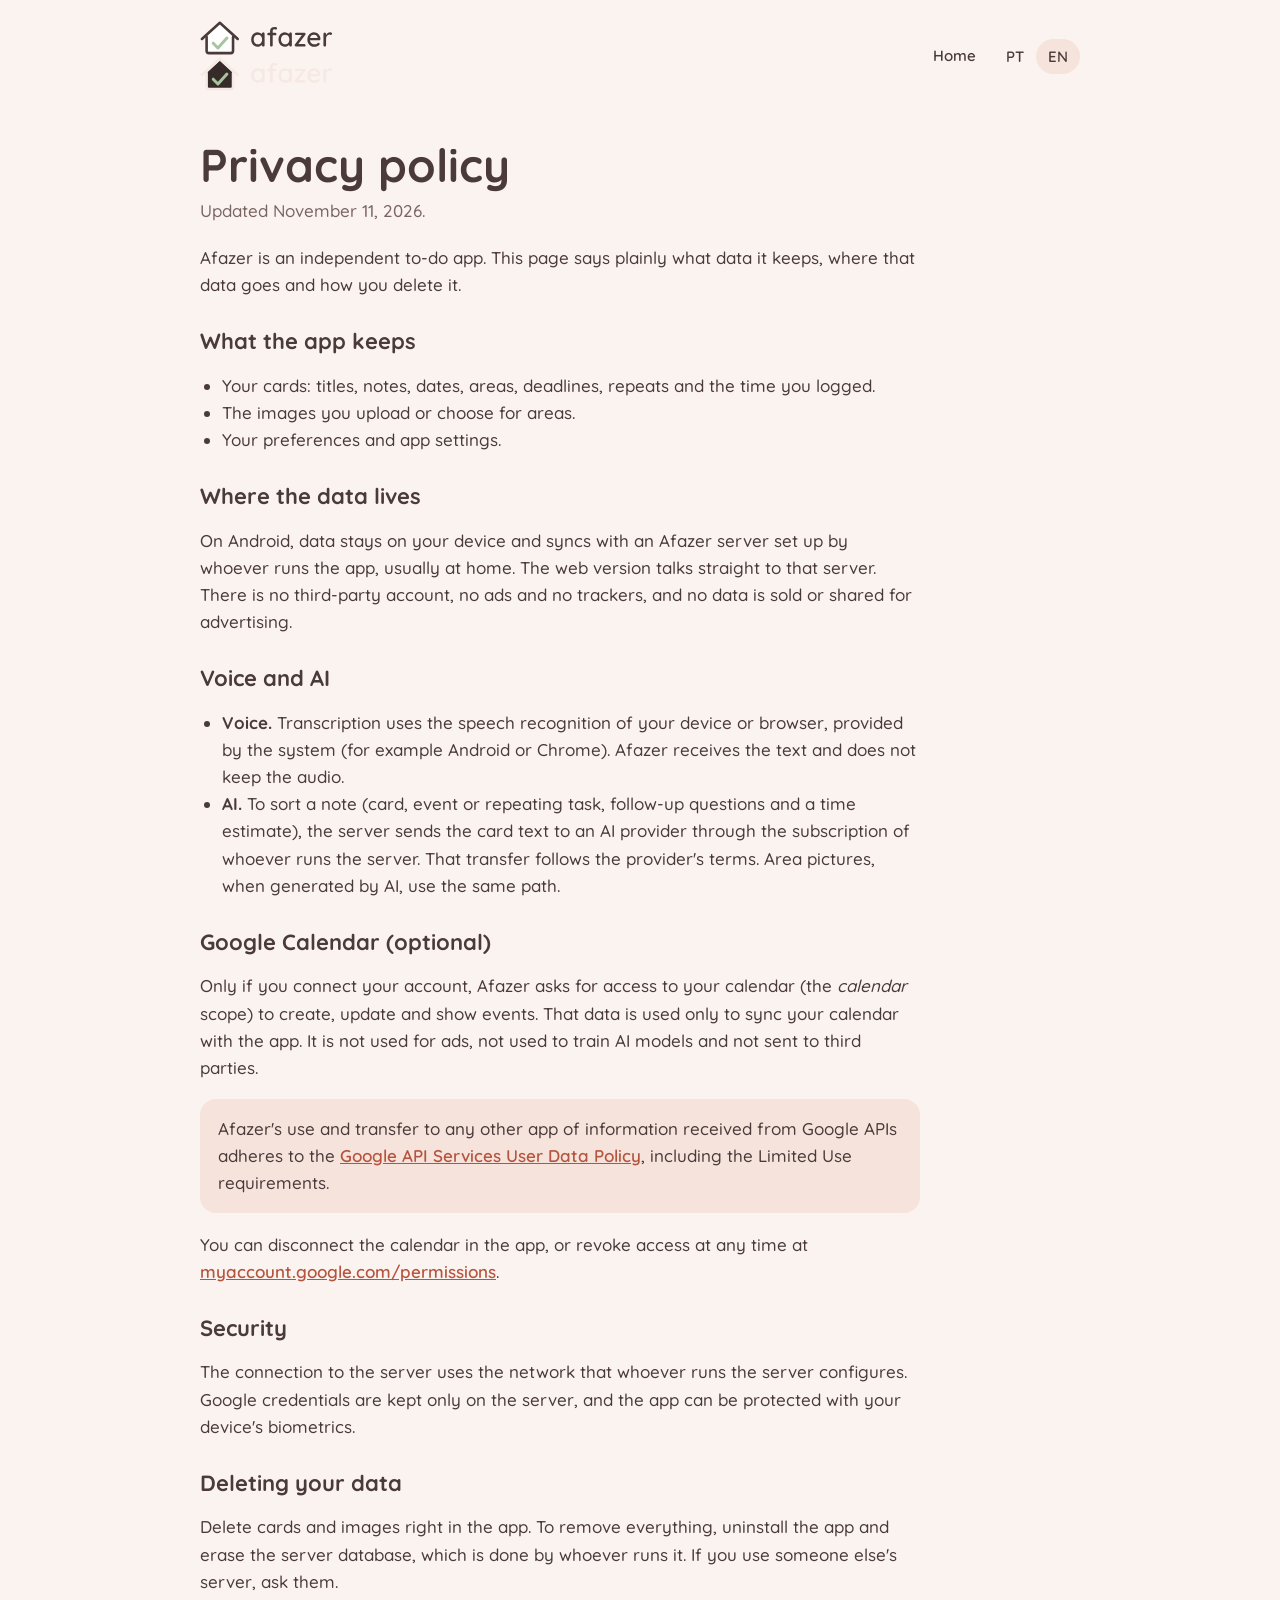
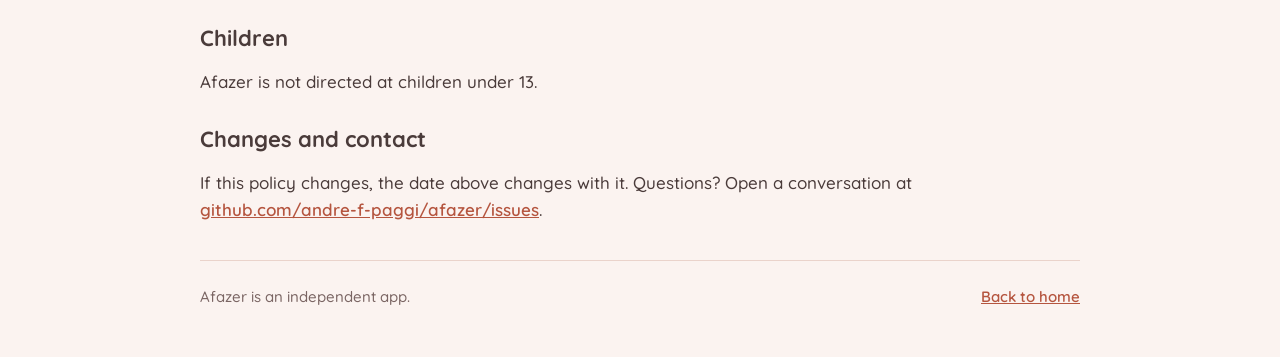
==== privacy.html @ 10be7fbc "feat: add Afazer home and privacy pages" ====
<!doctype html>
<html lang="pt-BR" data-lang="pt">
<head>
<meta charset="utf-8">
<meta name="viewport" content="width=device-width,initial-scale=1">
<title>Afazer: Política de privacidade</title>
<meta name="description" content="Como o Afazer trata os seus dados: o que fica no aparelho, o que vai ao servidor, o que passa pela IA e pelo Google Agenda.">
<link rel="icon" href="assets/favicon.svg" type="image/svg+xml">
<link rel="stylesheet" href="https://fonts.googleapis.com/css2?family=Quicksand:wght@500;600;700&display=swap">
<link rel="stylesheet" href="assets/site.css">
</head>
<body>
<div class="wrap">
  <header class="top">
    <a href="./" aria-label="Afazer"><img class="logo-light" src="assets/afazer-lockup.svg" alt="Afazer"><img class="logo-dark" src="assets/afazer-lockup-dark.svg" alt=""></a>
    <nav>
      <a href="./"><span lang-block="pt">Início</span><span lang-block="en">Home</span></a>
      <span class="lang"><button type="button" data-set="pt" aria-pressed="true">PT</button><button type="button" data-set="en" aria-pressed="false">EN</button></span>
    </nav>
  </header>

  <article class="doc" lang-block="pt">
    <h1>Política de privacidade</h1>
    <p class="when">Atualizada em 11 de novembro de 2026.</p>
    <p>O Afazer é um app de tarefas independente. Esta página explica, sem rodeios, que dados ele guarda, para onde eles vão e como você apaga.</p>

    <h2>O que o app guarda</h2>
    <ul>
      <li>Os seus cartões: títulos, notas, datas, áreas, prazos, repetições e o tempo que você registrou.</li>
      <li>As imagens que você enviar ou escolher para as áreas.</li>
      <li>As suas preferências e as configurações do app.</li>
    </ul>

    <h2>Onde ficam os dados</h2>
    <p>No Android, os dados ficam no seu aparelho e são sincronizados com um servidor do próprio Afazer, configurado por quem usa o app, geralmente em casa. A versão web fala direto com esse servidor. Não há conta em serviço de terceiros, anúncios nem rastreadores, e nenhum dado é vendido ou compartilhado para publicidade.</p>

    <h2>Voz e IA</h2>
    <ul>
      <li><strong>Voz.</strong> A transcrição usa o reconhecimento de fala do seu aparelho ou navegador, que é fornecido pelo sistema (por exemplo, o Android ou o Chrome). O Afazer recebe o texto e não guarda o áudio.</li>
      <li><strong>IA.</strong> Para organizar uma anotação (separar em cartão, evento ou tarefa recorrente, fazer perguntas e estimar tempo), o servidor envia o texto do cartão a um provedor de IA por meio da assinatura de quem opera o servidor. Esse envio segue os termos do provedor. As imagens de áreas, quando geradas por IA, usam o mesmo caminho.</li>
    </ul>

    <h2>Google Agenda (opcional)</h2>
    <p>Só se você conectar a sua conta, o Afazer pede acesso à sua agenda (escopo <em>calendar</em>) para criar, atualizar e mostrar eventos. Esses dados são usados apenas para sincronizar a sua agenda com o app e não são usados para anúncios, nem para treinar modelos de IA, nem enviados a terceiros.</p>
    <div class="box">O uso e a transferência, para qualquer outro app, das informações recebidas das APIs do Google seguem a <a href="https://developers.google.com/terms/api-services-user-data-policy">Política de Dados do Usuário dos Serviços de API do Google</a>, incluindo os requisitos de Uso Limitado.</div>
    <p>Você pode desconectar a agenda no app ou revogar o acesso a qualquer momento em <a href="https://myaccount.google.com/permissions">myaccount.google.com/permissions</a>.</p>

    <h2>Segurança</h2>
    <p>A conexão com o servidor usa a rede que quem opera o servidor configurar. As credenciais do Google ficam guardadas apenas no servidor, e o app pode ser protegido pela biometria do aparelho.</p>

    <h2>Apagar os seus dados</h2>
    <p>Apague cartões e imagens direto no app. Para remover tudo, desinstale o app e apague o banco de dados do servidor, o que é feito por quem o opera. Se você usa o servidor de outra pessoa, peça a ela.</p>

    <h2>Crianças</h2>
    <p>O Afazer não é direcionado a menores de 13 anos.</p>

    <h2>Mudanças e contato</h2>
    <p>Se esta política mudar, a data acima muda junto. Dúvidas? Abra uma conversa em <a href="https://github.com/andre-f-paggi/afazer/issues">github.com/andre-f-paggi/afazer/issues</a>.</p>
  </article>

  <article class="doc" lang-block="en">
    <h1>Privacy policy</h1>
    <p class="when">Updated November 11, 2026.</p>
    <p>Afazer is an independent to-do app. This page says plainly what data it keeps, where that data goes and how you delete it.</p>

    <h2>What the app keeps</h2>
    <ul>
      <li>Your cards: titles, notes, dates, areas, deadlines, repeats and the time you logged.</li>
      <li>The images you upload or choose for areas.</li>
      <li>Your preferences and app settings.</li>
    </ul>

    <h2>Where the data lives</h2>
    <p>On Android, data stays on your device and syncs with an Afazer server set up by whoever runs the app, usually at home. The web version talks straight to that server. There is no third-party account, no ads and no trackers, and no data is sold or shared for advertising.</p>

    <h2>Voice and AI</h2>
    <ul>
      <li><strong>Voice.</strong> Transcription uses the speech recognition of your device or browser, provided by the system (for example Android or Chrome). Afazer receives the text and does not keep the audio.</li>
      <li><strong>AI.</strong> To sort a note (card, event or repeating task, follow-up questions and a time estimate), the server sends the card text to an AI provider through the subscription of whoever runs the server. That transfer follows the provider's terms. Area pictures, when generated by AI, use the same path.</li>
    </ul>

    <h2>Google Calendar (optional)</h2>
    <p>Only if you connect your account, Afazer asks for access to your calendar (the <em>calendar</em> scope) to create, update and show events. That data is used only to sync your calendar with the app. It is not used for ads, not used to train AI models and not sent to third parties.</p>
    <div class="box">Afazer's use and transfer to any other app of information received from Google APIs adheres to the <a href="https://developers.google.com/terms/api-services-user-data-policy">Google API Services User Data Policy</a>, including the Limited Use requirements.</div>
    <p>You can disconnect the calendar in the app, or revoke access at any time at <a href="https://myaccount.google.com/permissions">myaccount.google.com/permissions</a>.</p>

    <h2>Security</h2>
    <p>The connection to the server uses the network that whoever runs the server configures. Google credentials are kept only on the server, and the app can be protected with your device's biometrics.</p>

    <h2>Deleting your data</h2>
    <p>Delete cards and images right in the app. To remove everything, uninstall the app and erase the server database, which is done by whoever runs it. If you use someone else's server, ask them.</p>

    <h2>Children</h2>
    <p>Afazer is not directed at children under 13.</p>

    <h2>Changes and contact</h2>
    <p>If this policy changes, the date above changes with it. Questions? Open a conversation at <a href="https://github.com/andre-f-paggi/afazer/issues">github.com/andre-f-paggi/afazer/issues</a>.</p>
  </article>

  <footer>
    <span lang-block="pt">Afazer é um app independente.</span><span lang-block="en">Afazer is an independent app.</span>
    <a href="./"><span lang-block="pt">Voltar ao início</span><span lang-block="en">Back to home</span></a>
  </footer>
</div>
<script>
(function(){var h=document.documentElement,b=document.querySelectorAll('.lang button');
function set(l){h.setAttribute('data-lang',l);h.lang=l==='pt'?'pt-BR':'en';b.forEach(function(x){x.setAttribute('aria-pressed',String(x.dataset.set===l))});try{localStorage.setItem('lang',l)}catch(e){}}
var s=null;try{s=localStorage.getItem('lang')}catch(e){}
set(s||((navigator.language||'pt').toLowerCase().indexOf('pt')===0?'pt':'en'));
b.forEach(function(x){x.addEventListener('click',function(){set(x.dataset.set)})});})();
</script>
</body>
</html>
---- assets/site.css ----
:root{--bg:#FBF3F0;--surface:#FFFFFF;--soft:#F6E3DC;--ink:#4A3B3A;--muted:#7A6563;--accent:#E58F7B;--accent-strong:#B5553F;--sage:#A8C3A0;--butter:#F3D98B;--line:#EAD3CB;--lockup:url(lockup.svg);color-scheme:light}
@media (prefers-color-scheme:dark){:root{--bg:#2B2220;--surface:#362B29;--soft:#463835;--ink:#F6E9E4;--muted:#BFA9A4;--accent-strong:#E58F7B;--line:#4F403C;color-scheme:dark}}
*{box-sizing:border-box}
html{scroll-behavior:smooth}
body{margin:0;background:var(--bg);color:var(--ink);font:17px/1.6 'Quicksand','Nunito','Segoe UI',system-ui,sans-serif;font-weight:500}
.wrap{max-width:920px;margin:0 auto;padding:0 20px}
header.top{display:flex;align-items:center;justify-content:space-between;gap:12px;padding:20px 0}
header.top img{height:36px;width:auto;display:block}
.logo-dark{display:none}
@media (prefers-color-scheme:dark){.logo-light{display:none}.logo-dark{display:block}}
nav{display:flex;gap:6px;align-items:center;flex-wrap:wrap}
nav a,.lang button{color:var(--ink);text-decoration:none;font-weight:600;font-size:15px;padding:8px 12px;border-radius:999px;border:0;background:transparent;font-family:inherit;cursor:pointer}
nav a:hover,.lang button:hover{background:var(--soft)}
.lang button[aria-pressed="true"]{background:var(--soft)}
a:focus-visible,button:focus-visible{outline:3px solid var(--accent-strong);outline-offset:2px}
.hero{padding:40px 0 28px;display:grid;grid-template-columns:1.15fr .85fr;gap:32px;align-items:center}
.hero h1{font-size:clamp(38px,7vw,64px);line-height:1.05;margin:0 0 14px;font-weight:700;letter-spacing:-.01em}
.hero h1 em{font-style:normal;color:var(--accent-strong)}
.hero p{font-size:19px;color:var(--muted);margin:0 0 20px;max-width:34ch}
.badge{display:inline-block;background:var(--soft);padding:6px 14px;border-radius:999px;font-weight:700;font-size:14px}
.hero figure{margin:0;display:grid;place-items:center}
.hero figure img{width:min(100%,260px);border-radius:22%;box-shadow:0 14px 40px rgba(74,59,58,.18)}
.say{display:grid;grid-template-columns:repeat(3,1fr);gap:14px;padding:12px 0 36px}
.say div{background:var(--surface);border:1px solid var(--line);border-radius:18px;padding:18px 20px;font-weight:700;font-size:19px;line-height:1.3}
.say div:nth-child(1){border-top:5px solid var(--sage)}
.say div:nth-child(2){border-top:5px solid var(--accent)}
.say div:nth-child(3){border-top:5px solid var(--butter)}
h2{font-size:28px;margin:0 0 6px;line-height:1.2}
.sub{color:var(--muted);margin:0 0 22px}
.cards{display:grid;grid-template-columns:repeat(auto-fit,minmax(240px,1fr));gap:16px;padding-bottom:40px}
.card{background:var(--surface);border:1px solid var(--line);border-radius:18px;padding:20px}
.card h3{margin:0 0 6px;font-size:19px}
.card p{margin:0;color:var(--muted);font-size:16px}
.dot{display:inline-block;width:12px;height:12px;border-radius:50%;margin-right:8px;background:var(--sage)}
.card:nth-child(3n+2) .dot{background:var(--accent)}
.card:nth-child(3n) .dot{background:var(--butter)}
.quote{background:var(--soft);border-radius:22px;padding:28px;margin:8px 0 40px;font-size:22px;font-weight:700;line-height:1.35}
.quote small{display:block;font-weight:500;font-size:15px;color:var(--muted);margin-top:8px}
footer{border-top:1px solid var(--line);padding:24px 0 48px;color:var(--muted);font-size:15px;display:flex;gap:16px;flex-wrap:wrap;justify-content:space-between}
footer a{color:var(--accent-strong);font-weight:600}
.doc{padding:28px 0 20px;max-width:720px}
.doc h1{font-size:clamp(32px,6vw,46px);line-height:1.1;margin:0 0 6px}
.doc h2{font-size:22px;margin:30px 0 6px}
.doc p,.doc li{color:var(--ink)}
.doc ul{padding-left:22px}
.doc .when{color:var(--muted);margin:0 0 20px}
.doc a{color:var(--accent-strong);font-weight:600}
.doc .box{background:var(--soft);border-radius:16px;padding:16px 18px;margin:18px 0}
[lang-block]{display:none}
html[data-lang="pt"] [lang-block="pt"],html[data-lang="en"] [lang-block="en"]{display:block}
@media (max-width:720px){.hero{grid-template-columns:1fr}.hero figure{order:-1;justify-items:start}.hero figure img{width:128px}.say{grid-template-columns:1fr}}
@media (prefers-reduced-motion:reduce){html{scroll-behavior:auto}}
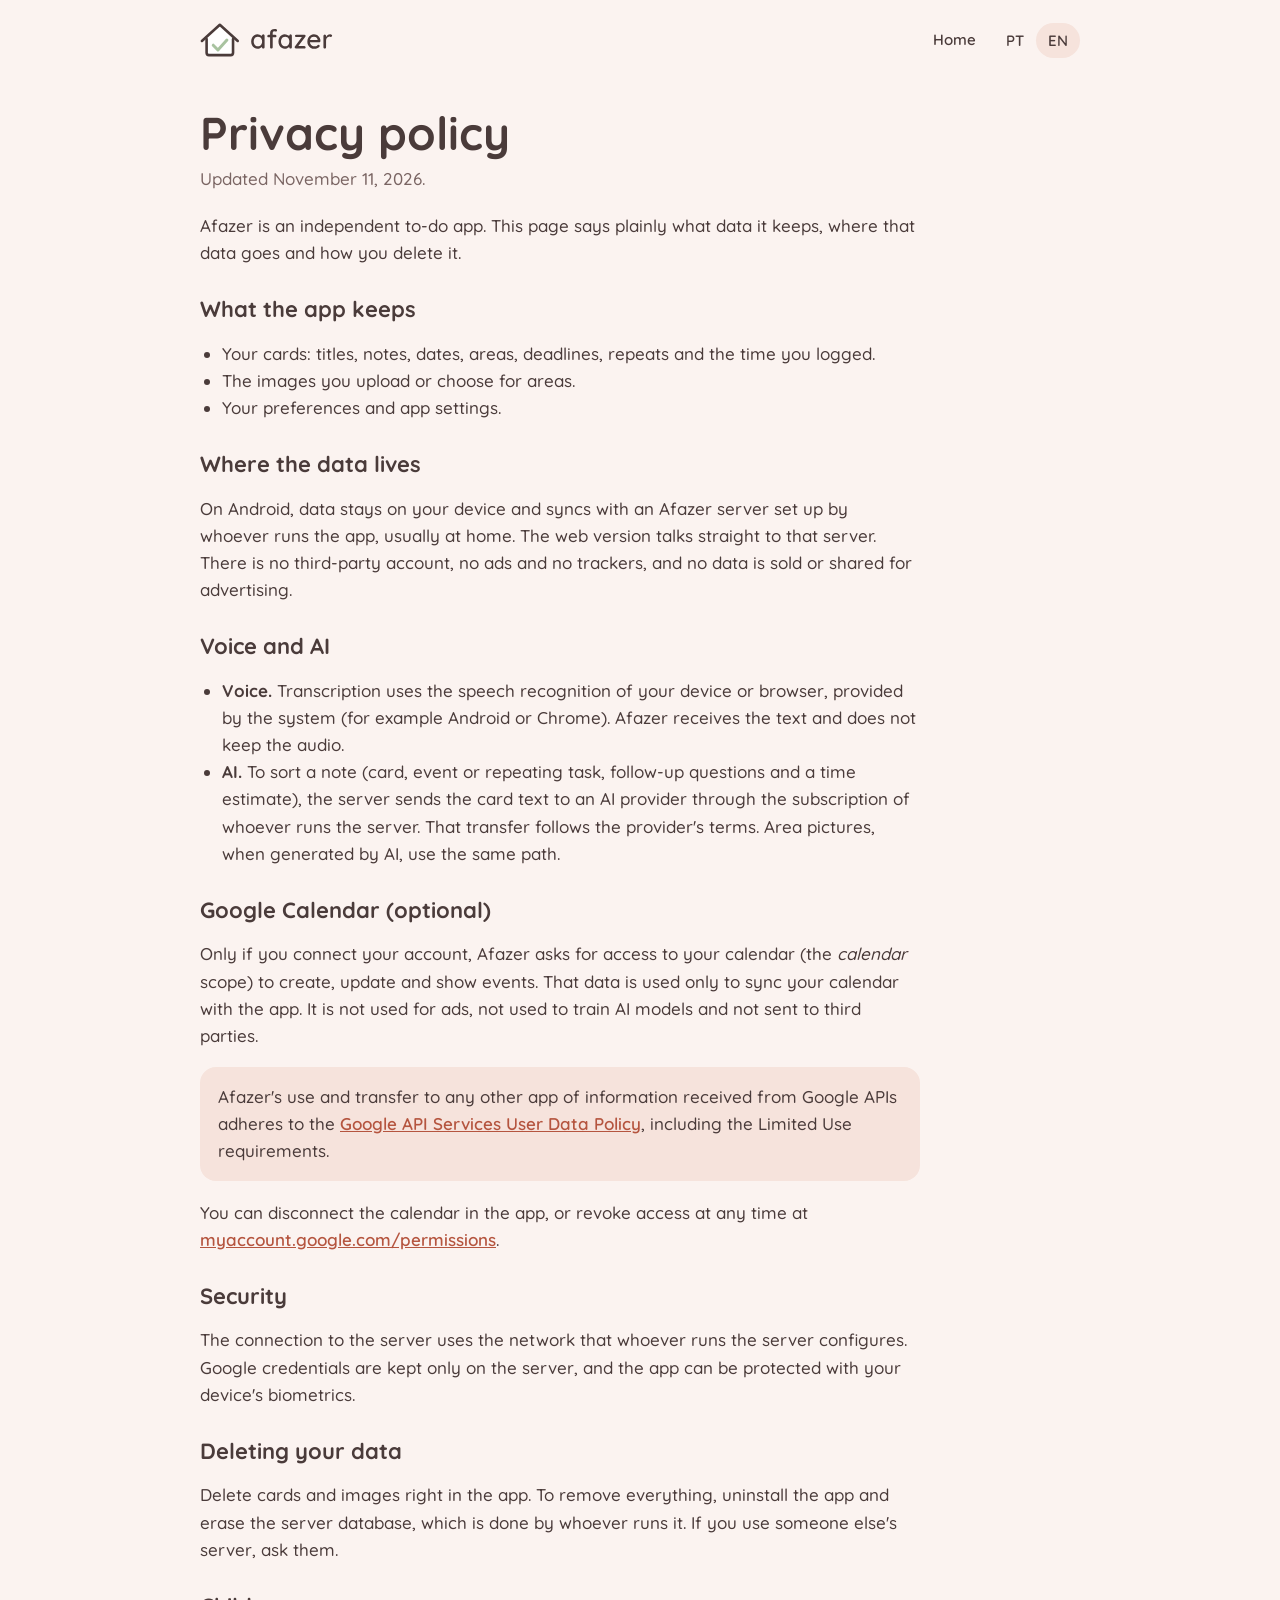
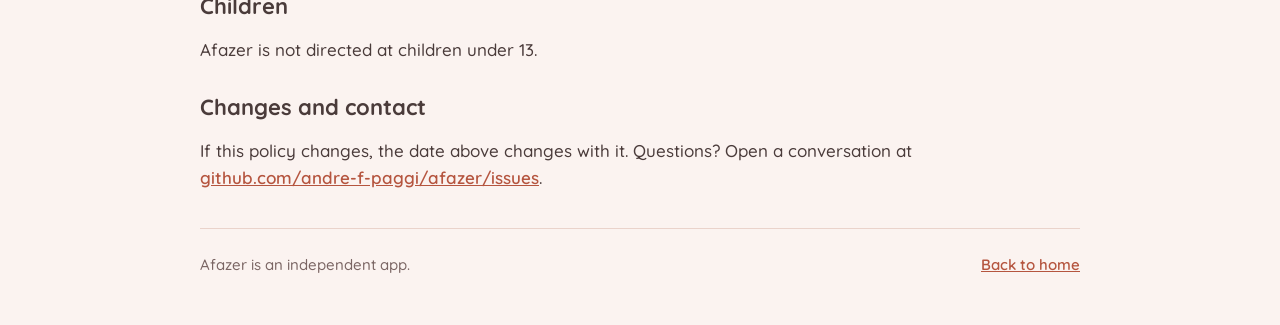
==== commit a7cb1911: "fix: use a picture element for the themed logo and version the stylesheet" ====
--- a/privacy.html
+++ b/privacy.html
@@ -7,12 +7,12 @@
 <meta name="description" content="Como o Afazer trata os seus dados: o que fica no aparelho, o que vai ao servidor, o que passa pela IA e pelo Google Agenda.">
 <link rel="icon" href="assets/favicon.svg" type="image/svg+xml">
 <link rel="stylesheet" href="https://fonts.googleapis.com/css2?family=Quicksand:wght@500;600;700&display=swap">
-<link rel="stylesheet" href="assets/site.css">
+<link rel="stylesheet" href="assets/site.css?v=3">
 </head>
 <body>
 <div class="wrap">
   <header class="top">
-    <a href="./" aria-label="Afazer"><img class="logo-light" src="assets/afazer-lockup.svg" alt="Afazer"><img class="logo-dark" src="assets/afazer-lockup-dark.svg" alt=""></a>
+    <a href="./" aria-label="Afazer"><picture><source srcset="assets/afazer-lockup-dark.svg" media="(prefers-color-scheme: dark)"><img src="assets/afazer-lockup.svg" alt="Afazer"></picture></a>
     <nav>
       <a href="./"><span lang-block="pt">Início</span><span lang-block="en">Home</span></a>
       <span class="lang"><button type="button" data-set="pt" aria-pressed="true">PT</button><button type="button" data-set="en" aria-pressed="false">EN</button></span>
--- a/assets/site.css
+++ b/assets/site.css
@@ -6,8 +6,6 @@
 .wrap{max-width:920px;margin:0 auto;padding:0 20px}
 header.top{display:flex;align-items:center;justify-content:space-between;gap:12px;padding:20px 0}
 header.top img{height:36px;width:auto;display:block}
-.logo-dark{display:none}
-@media (prefers-color-scheme:dark){.logo-light{display:none}.logo-dark{display:block}}
 nav{display:flex;gap:6px;align-items:center;flex-wrap:wrap}
 nav a,.lang button{color:var(--ink);text-decoration:none;font-weight:600;font-size:15px;padding:8px 12px;border-radius:999px;border:0;background:transparent;font-family:inherit;cursor:pointer}
 nav a:hover,.lang button:hover{background:var(--soft)}
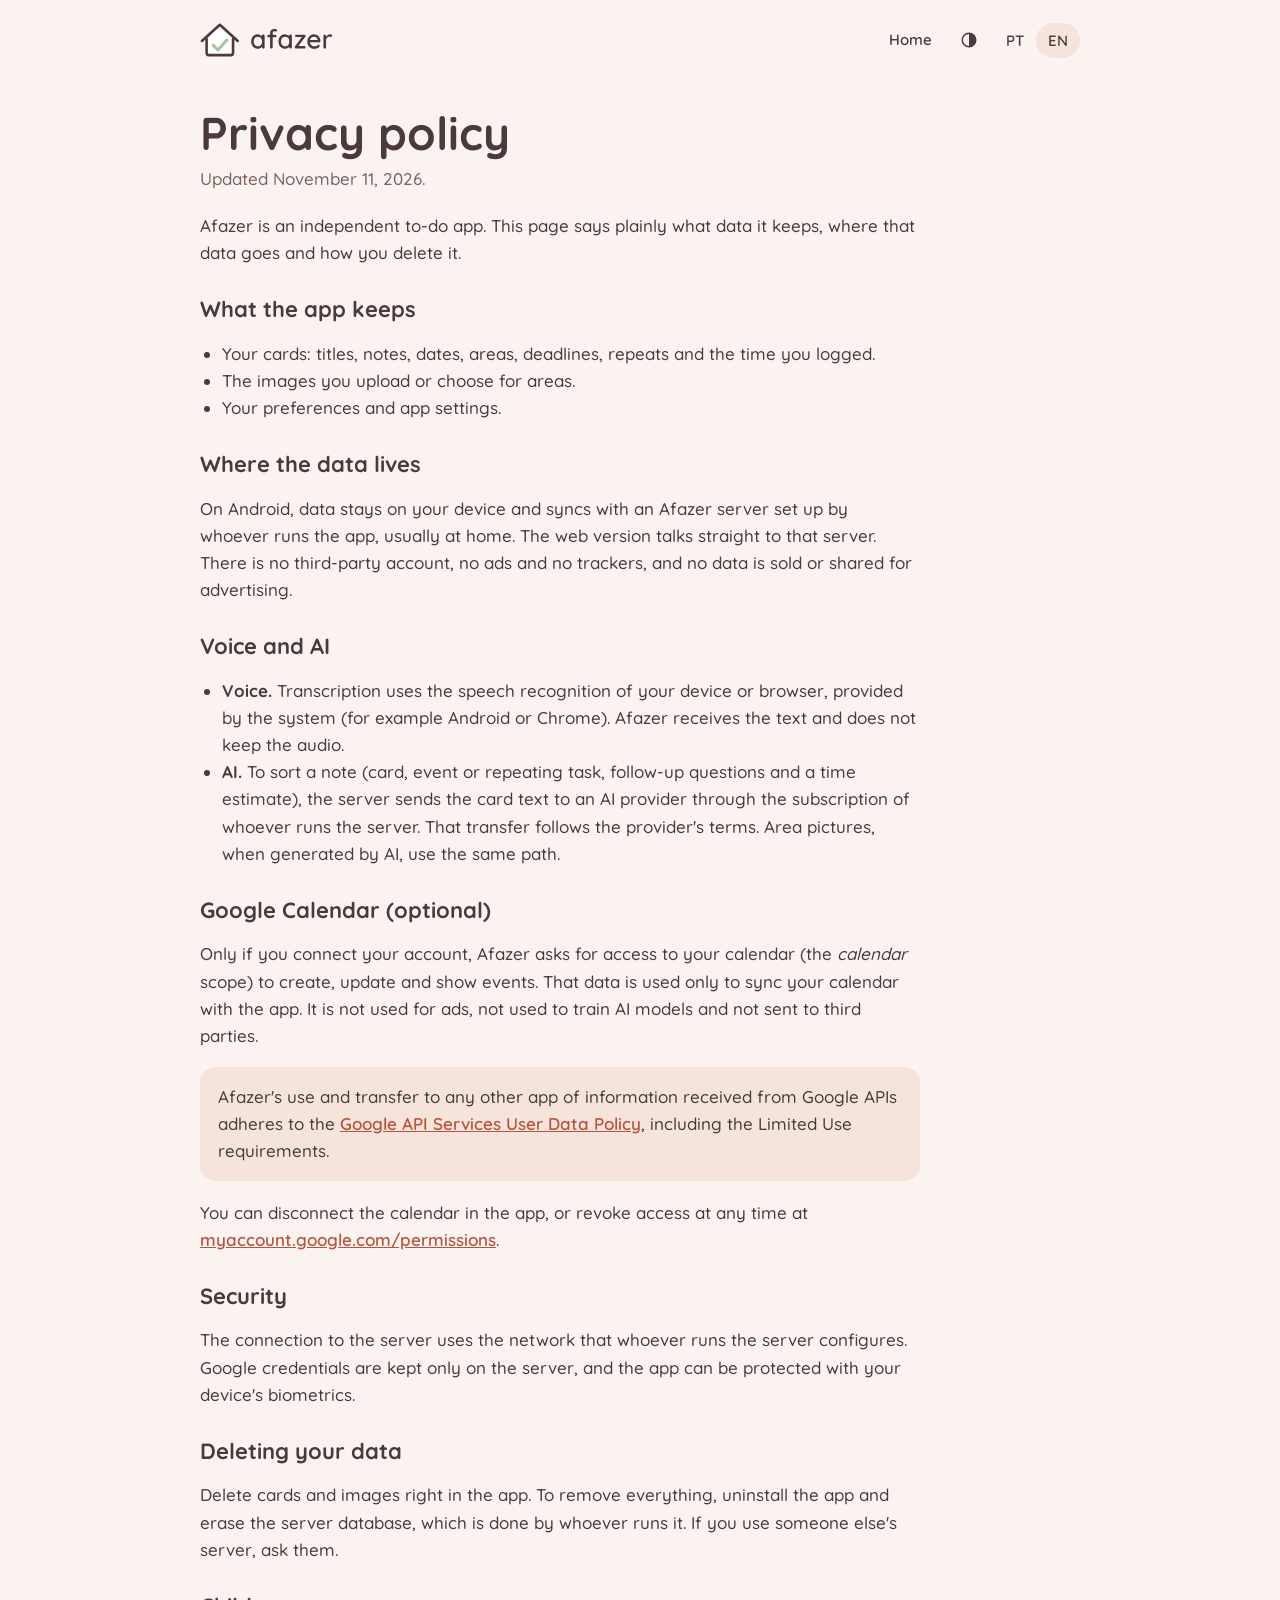
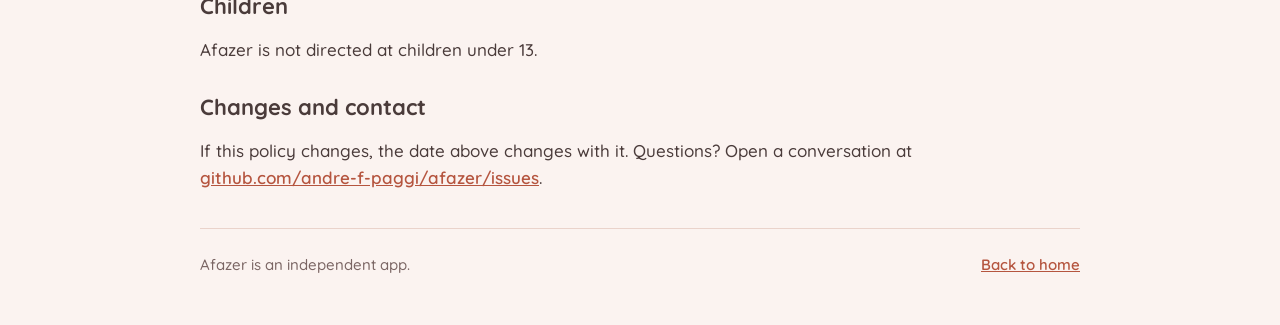
==== commit db67d5a8: "feat: add a light/dark theme toggle" ====
--- a/privacy.html
+++ b/privacy.html
@@ -7,7 +7,7 @@
 <meta name="description" content="Como o Afazer trata os seus dados: o que fica no aparelho, o que vai ao servidor, o que passa pela IA e pelo Google Agenda.">
 <link rel="icon" href="assets/favicon.svg" type="image/svg+xml">
 <link rel="stylesheet" href="https://fonts.googleapis.com/css2?family=Quicksand:wght@500;600;700&display=swap">
-<link rel="stylesheet" href="assets/site.css?v=3">
+<link rel="stylesheet" href="assets/site.css?v=4">
 </head>
 <body>
 <div class="wrap">
@@ -15,7 +15,7 @@
     <a href="./" aria-label="Afazer"><picture><source srcset="assets/afazer-lockup-dark.svg" media="(prefers-color-scheme: dark)"><img src="assets/afazer-lockup.svg" alt="Afazer"></picture></a>
     <nav>
       <a href="./"><span lang-block="pt">Início</span><span lang-block="en">Home</span></a>
-      <span class="lang"><button type="button" data-set="pt" aria-pressed="true">PT</button><button type="button" data-set="en" aria-pressed="false">EN</button></span>
+      <button type="button" class="theme" title="Tema / Theme" aria-label="Alternar tema claro/escuro / Toggle light/dark theme" aria-pressed="false"><svg width="18" height="18" viewBox="0 0 24 24" aria-hidden="true"><circle cx="12" cy="12" r="9" fill="none" stroke="currentColor" stroke-width="2"/><path d="M12 3a9 9 0 0 1 0 18z" fill="currentColor"/></svg></button><span class="lang"><button type="button" data-set="pt" aria-pressed="true">PT</button><button type="button" data-set="en" aria-pressed="false">EN</button></span>
     </nav>
   </header>
 
@@ -107,7 +107,16 @@
 function set(l){h.setAttribute('data-lang',l);h.lang=l==='pt'?'pt-BR':'en';b.forEach(function(x){x.setAttribute('aria-pressed',String(x.dataset.set===l))});try{localStorage.setItem('lang',l)}catch(e){}}
 var s=null;try{s=localStorage.getItem('lang')}catch(e){}
 set(s||((navigator.language||'pt').toLowerCase().indexOf('pt')===0?'pt':'en'));
-b.forEach(function(x){x.addEventListener('click',function(){set(x.dataset.set)})});})();
+b.forEach(function(x){x.addEventListener('click',function(){set(x.dataset.set)})});
+var tb=document.querySelector('.theme'),src=document.querySelector('picture source'),im=document.querySelector('picture img');
+var LG='assets/afazer-lockup.svg',DG='assets/afazer-lockup-dark.svg';
+function isDark(){var t=h.getAttribute('data-theme');return t?t==='dark':matchMedia('(prefers-color-scheme: dark)').matches}
+function sync(){var t=h.getAttribute('data-theme');if(t){src.media='not all';im.src=t==='dark'?DG:LG}tb.setAttribute('aria-pressed',String(isDark()))}
+var st=null;try{st=localStorage.getItem('theme')}catch(e){}
+if(st==='dark'||st==='light')h.setAttribute('data-theme',st);
+sync();
+tb.addEventListener('click',function(){var n=isDark()?'light':'dark';h.setAttribute('data-theme',n);try{localStorage.setItem('theme',n)}catch(e){}sync()});
+})();
 </script>
 </body>
 </html>
--- a/assets/site.css
+++ b/assets/site.css
@@ -1,5 +1,6 @@
 :root{--bg:#FBF3F0;--surface:#FFFFFF;--soft:#F6E3DC;--ink:#4A3B3A;--muted:#7A6563;--accent:#E58F7B;--accent-strong:#B5553F;--sage:#A8C3A0;--butter:#F3D98B;--line:#EAD3CB;--lockup:url(lockup.svg);color-scheme:light}
-@media (prefers-color-scheme:dark){:root{--bg:#2B2220;--surface:#362B29;--soft:#463835;--ink:#F6E9E4;--muted:#BFA9A4;--accent-strong:#E58F7B;--line:#4F403C;color-scheme:dark}}
+@media (prefers-color-scheme:dark){:root:not([data-theme="light"]){--bg:#2B2220;--surface:#362B29;--soft:#463835;--ink:#F6E9E4;--muted:#BFA9A4;--accent-strong:#E58F7B;--line:#4F403C;color-scheme:dark}}
+:root[data-theme="dark"]{--bg:#2B2220;--surface:#362B29;--soft:#463835;--ink:#F6E9E4;--muted:#BFA9A4;--accent-strong:#E58F7B;--line:#4F403C;color-scheme:dark}
 *{box-sizing:border-box}
 html{scroll-behavior:smooth}
 body{margin:0;background:var(--bg);color:var(--ink);font:17px/1.6 'Quicksand','Nunito','Segoe UI',system-ui,sans-serif;font-weight:500}
@@ -7,8 +8,9 @@
 header.top{display:flex;align-items:center;justify-content:space-between;gap:12px;padding:20px 0}
 header.top img{height:36px;width:auto;display:block}
 nav{display:flex;gap:6px;align-items:center;flex-wrap:wrap}
-nav a,.lang button{color:var(--ink);text-decoration:none;font-weight:600;font-size:15px;padding:8px 12px;border-radius:999px;border:0;background:transparent;font-family:inherit;cursor:pointer}
-nav a:hover,.lang button:hover{background:var(--soft)}
+.theme{display:inline-flex;align-items:center;justify-content:center;width:38px;height:38px;padding:0!important}
+nav a,.lang button,.theme{color:var(--ink);text-decoration:none;font-weight:600;font-size:15px;padding:8px 12px;border-radius:999px;border:0;background:transparent;font-family:inherit;cursor:pointer}
+nav a:hover,.lang button:hover,.theme:hover{background:var(--soft)}
 .lang button[aria-pressed="true"]{background:var(--soft)}
 a:focus-visible,button:focus-visible{outline:3px solid var(--accent-strong);outline-offset:2px}
 .hero{padding:40px 0 28px;display:grid;grid-template-columns:1.15fr .85fr;gap:32px;align-items:center}
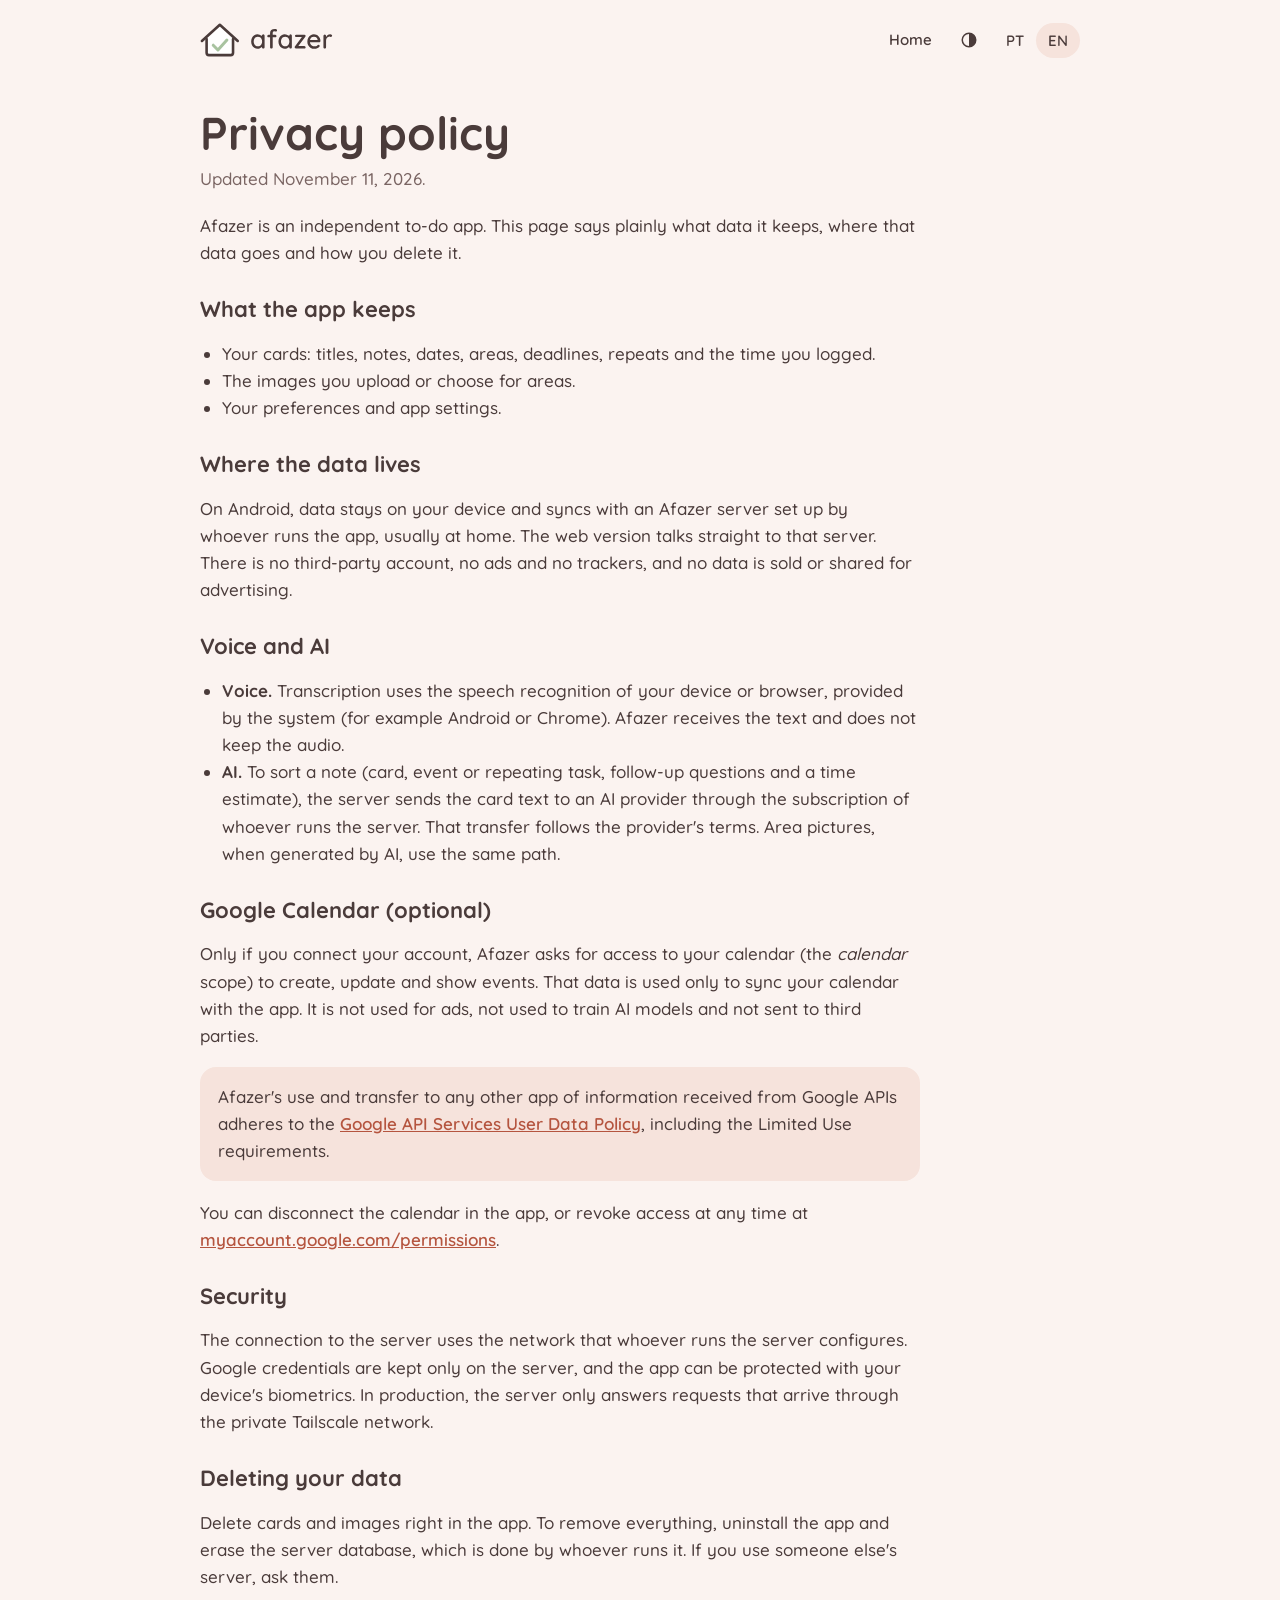
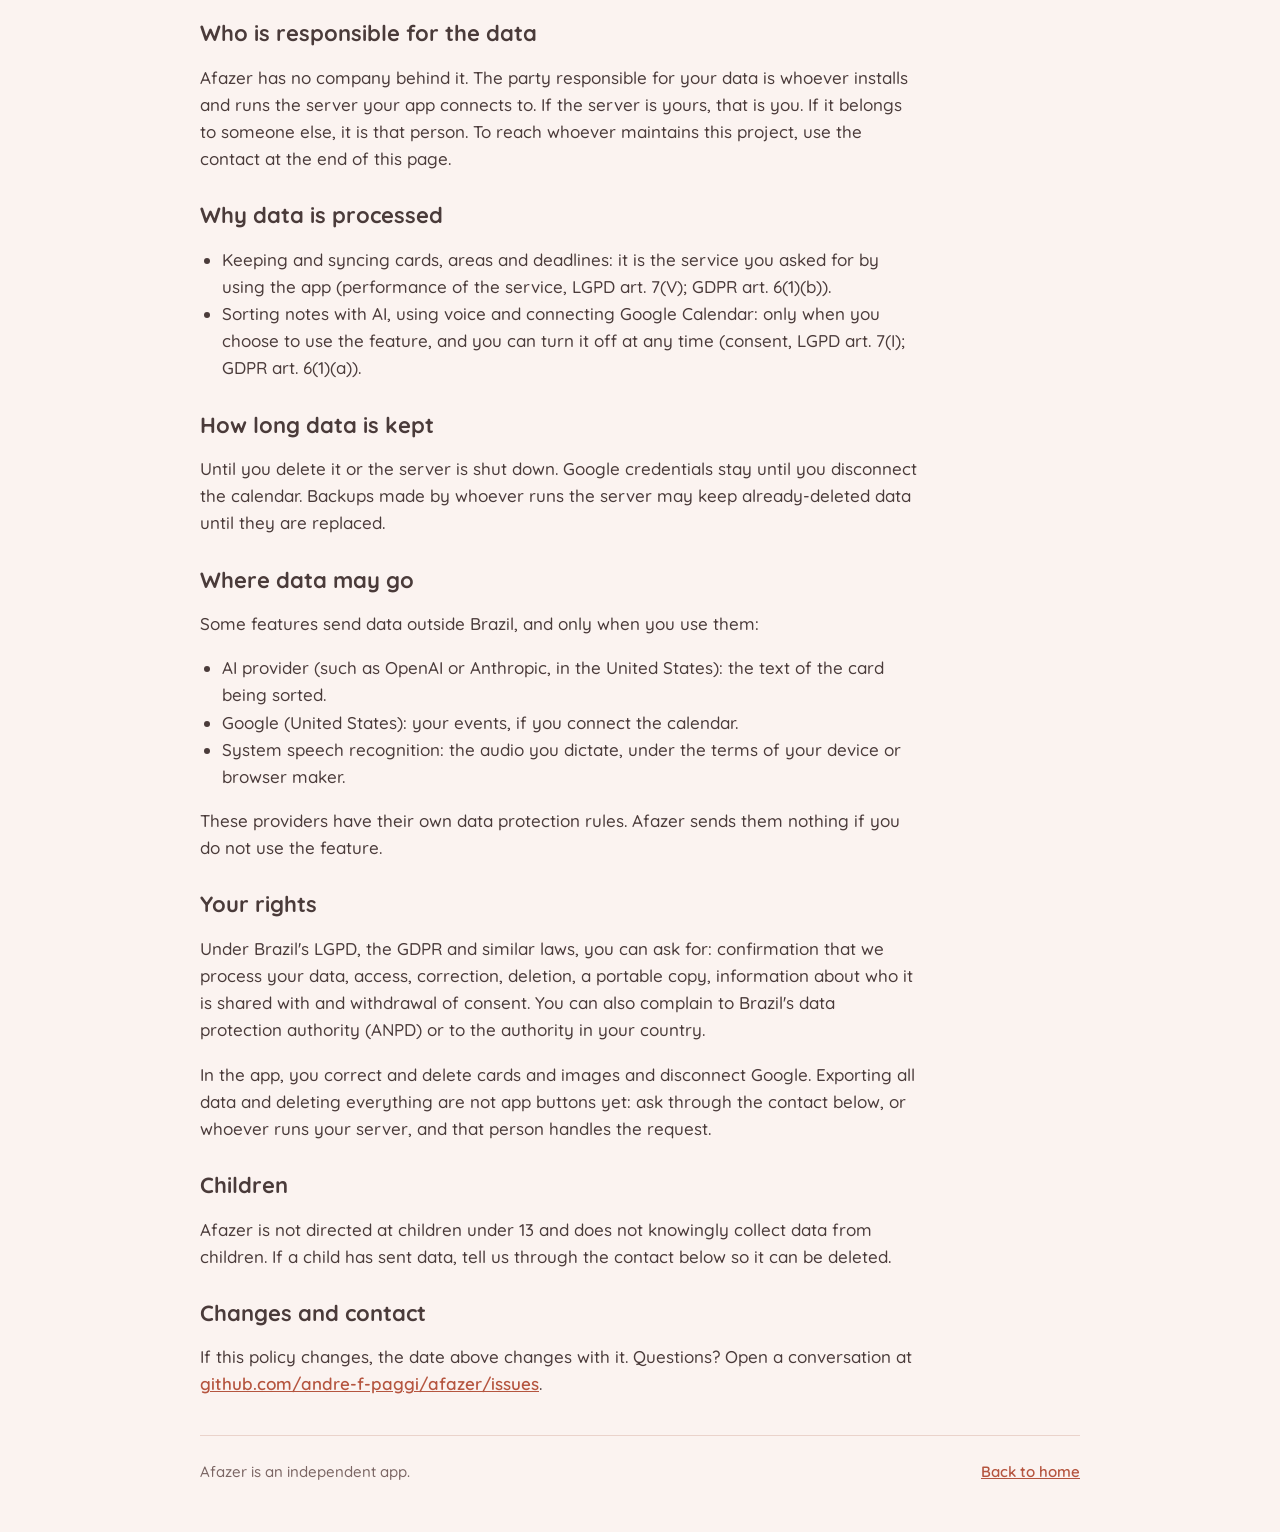
==== commit 05a5fa97: "docs: complete the privacy policy with controller, legal bases, retention, transfers and rights" ====
--- a/privacy.html
+++ b/privacy.html
@@ -7,7 +7,7 @@
 <meta name="description" content="Como o Afazer trata os seus dados: o que fica no aparelho, o que vai ao servidor, o que passa pela IA e pelo Google Agenda.">
 <link rel="icon" href="assets/favicon.svg" type="image/svg+xml">
 <link rel="stylesheet" href="https://fonts.googleapis.com/css2?family=Quicksand:wght@500;600;700&display=swap">
-<link rel="stylesheet" href="assets/site.css?v=4">
+<link rel="stylesheet" href="assets/site.css?v=5">
 </head>
 <body>
 <div class="wrap">
@@ -46,13 +46,38 @@
     <p>Você pode desconectar a agenda no app ou revogar o acesso a qualquer momento em <a href="https://myaccount.google.com/permissions">myaccount.google.com/permissions</a>.</p>
 
     <h2>Segurança</h2>
-    <p>A conexão com o servidor usa a rede que quem opera o servidor configurar. As credenciais do Google ficam guardadas apenas no servidor, e o app pode ser protegido pela biometria do aparelho.</p>
+    <p>A conexão com o servidor usa a rede que quem opera o servidor configurar. As credenciais do Google ficam guardadas apenas no servidor, e o app pode ser protegido pela biometria do aparelho. Em produção, o servidor só atende pedidos que chegam pela rede privada Tailscale.</p>
 
     <h2>Apagar os seus dados</h2>
     <p>Apague cartões e imagens direto no app. Para remover tudo, desinstale o app e apague o banco de dados do servidor, o que é feito por quem o opera. Se você usa o servidor de outra pessoa, peça a ela.</p>
 
+    <h2>Quem é o responsável pelos dados</h2>
+    <p>O Afazer não tem uma empresa por trás. O responsável pelos seus dados é quem instala e opera o servidor ao qual o seu app se conecta. Se o servidor é seu, o responsável é você. Se é de outra pessoa, é essa pessoa. Para falar com quem mantém este projeto, use o contato no fim desta página.</p>
+
+    <h2>Por que os dados são tratados</h2>
+    <ul>
+      <li>Guardar e sincronizar cartões, áreas e prazos: é o serviço que você pediu ao usar o app (execução do serviço, LGPD art. 7º, V; GDPR art. 6(1)(b)).</li>
+      <li>Organizar anotações com IA, usar voz e conectar o Google Agenda: só quando você escolhe usar o recurso, e você pode desligá-lo quando quiser (consentimento, LGPD art. 7º, I; GDPR art. 6(1)(a)).</li>
+    </ul>
+
+    <h2>Por quanto tempo os dados ficam</h2>
+    <p>Até você apagá-los ou até o servidor ser desativado. As credenciais do Google ficam até você desconectar a agenda. Cópias de segurança feitas por quem opera o servidor podem guardar dados já apagados até serem substituídas.</p>
+
+    <h2>Para onde os dados podem ir</h2>
+    <p>Alguns recursos enviam dados para fora do Brasil, e só quando você os usa:</p>
+    <ul>
+      <li>Provedor de IA (como a OpenAI ou a Anthropic, nos Estados Unidos): o texto do cartão a ser organizado.</li>
+      <li>Google (Estados Unidos): os seus eventos, se você conectar a agenda.</li>
+      <li>Reconhecimento de fala do sistema: o áudio que você dita, sob os termos do fabricante do aparelho ou do navegador.</li>
+    </ul>
+    <p>Esses provedores têm as próprias regras de proteção de dados. O Afazer não envia nada a eles se você não usar o recurso.</p>
+
+    <h2>Os seus direitos</h2>
+    <p>Pela LGPD, pelo GDPR e por leis parecidas, você pode pedir: confirmação de que tratamos os seus dados, acesso, correção, exclusão, uma cópia portável, informação sobre com quem eles são compartilhados e a retirada do consentimento. Você também pode reclamar à Autoridade Nacional de Proteção de Dados (ANPD, no Brasil) ou à autoridade do seu país.</p>
+    <p>No app, você corrige e apaga cartões e imagens e desconecta o Google. Exportar todos os dados e apagar tudo ainda não são botões do app: peça pelo contato abaixo, ou a quem opera o seu servidor, e o pedido é atendido por essa pessoa.</p>
+
     <h2>Crianças</h2>
-    <p>O Afazer não é direcionado a menores de 13 anos.</p>
+    <p>O Afazer não é direcionado a menores de 13 anos e não coleta dados de crianças de propósito. Se uma criança enviou dados, avise pelo contato abaixo para que sejam apagados.</p>
 
     <h2>Mudanças e contato</h2>
     <p>Se esta política mudar, a data acima muda junto. Dúvidas? Abra uma conversa em <a href="https://github.com/andre-f-paggi/afazer/issues">github.com/andre-f-paggi/afazer/issues</a>.</p>
@@ -85,13 +110,38 @@
     <p>You can disconnect the calendar in the app, or revoke access at any time at <a href="https://myaccount.google.com/permissions">myaccount.google.com/permissions</a>.</p>
 
     <h2>Security</h2>
-    <p>The connection to the server uses the network that whoever runs the server configures. Google credentials are kept only on the server, and the app can be protected with your device's biometrics.</p>
+    <p>The connection to the server uses the network that whoever runs the server configures. Google credentials are kept only on the server, and the app can be protected with your device's biometrics. In production, the server only answers requests that arrive through the private Tailscale network.</p>
 
     <h2>Deleting your data</h2>
     <p>Delete cards and images right in the app. To remove everything, uninstall the app and erase the server database, which is done by whoever runs it. If you use someone else's server, ask them.</p>
 
+    <h2>Who is responsible for the data</h2>
+    <p>Afazer has no company behind it. The party responsible for your data is whoever installs and runs the server your app connects to. If the server is yours, that is you. If it belongs to someone else, it is that person. To reach whoever maintains this project, use the contact at the end of this page.</p>
+
+    <h2>Why data is processed</h2>
+    <ul>
+      <li>Keeping and syncing cards, areas and deadlines: it is the service you asked for by using the app (performance of the service, LGPD art. 7(V); GDPR art. 6(1)(b)).</li>
+      <li>Sorting notes with AI, using voice and connecting Google Calendar: only when you choose to use the feature, and you can turn it off at any time (consent, LGPD art. 7(I); GDPR art. 6(1)(a)).</li>
+    </ul>
+
+    <h2>How long data is kept</h2>
+    <p>Until you delete it or the server is shut down. Google credentials stay until you disconnect the calendar. Backups made by whoever runs the server may keep already-deleted data until they are replaced.</p>
+
+    <h2>Where data may go</h2>
+    <p>Some features send data outside Brazil, and only when you use them:</p>
+    <ul>
+      <li>AI provider (such as OpenAI or Anthropic, in the United States): the text of the card being sorted.</li>
+      <li>Google (United States): your events, if you connect the calendar.</li>
+      <li>System speech recognition: the audio you dictate, under the terms of your device or browser maker.</li>
+    </ul>
+    <p>These providers have their own data protection rules. Afazer sends them nothing if you do not use the feature.</p>
+
+    <h2>Your rights</h2>
+    <p>Under Brazil's LGPD, the GDPR and similar laws, you can ask for: confirmation that we process your data, access, correction, deletion, a portable copy, information about who it is shared with and withdrawal of consent. You can also complain to Brazil's data protection authority (ANPD) or to the authority in your country.</p>
+    <p>In the app, you correct and delete cards and images and disconnect Google. Exporting all data and deleting everything are not app buttons yet: ask through the contact below, or whoever runs your server, and that person handles the request.</p>
+
     <h2>Children</h2>
-    <p>Afazer is not directed at children under 13.</p>
+    <p>Afazer is not directed at children under 13 and does not knowingly collect data from children. If a child has sent data, tell us through the contact below so it can be deleted.</p>
 
     <h2>Changes and contact</h2>
     <p>If this policy changes, the date above changes with it. Questions? Open a conversation at <a href="https://github.com/andre-f-paggi/afazer/issues">github.com/andre-f-paggi/afazer/issues</a>.</p>
